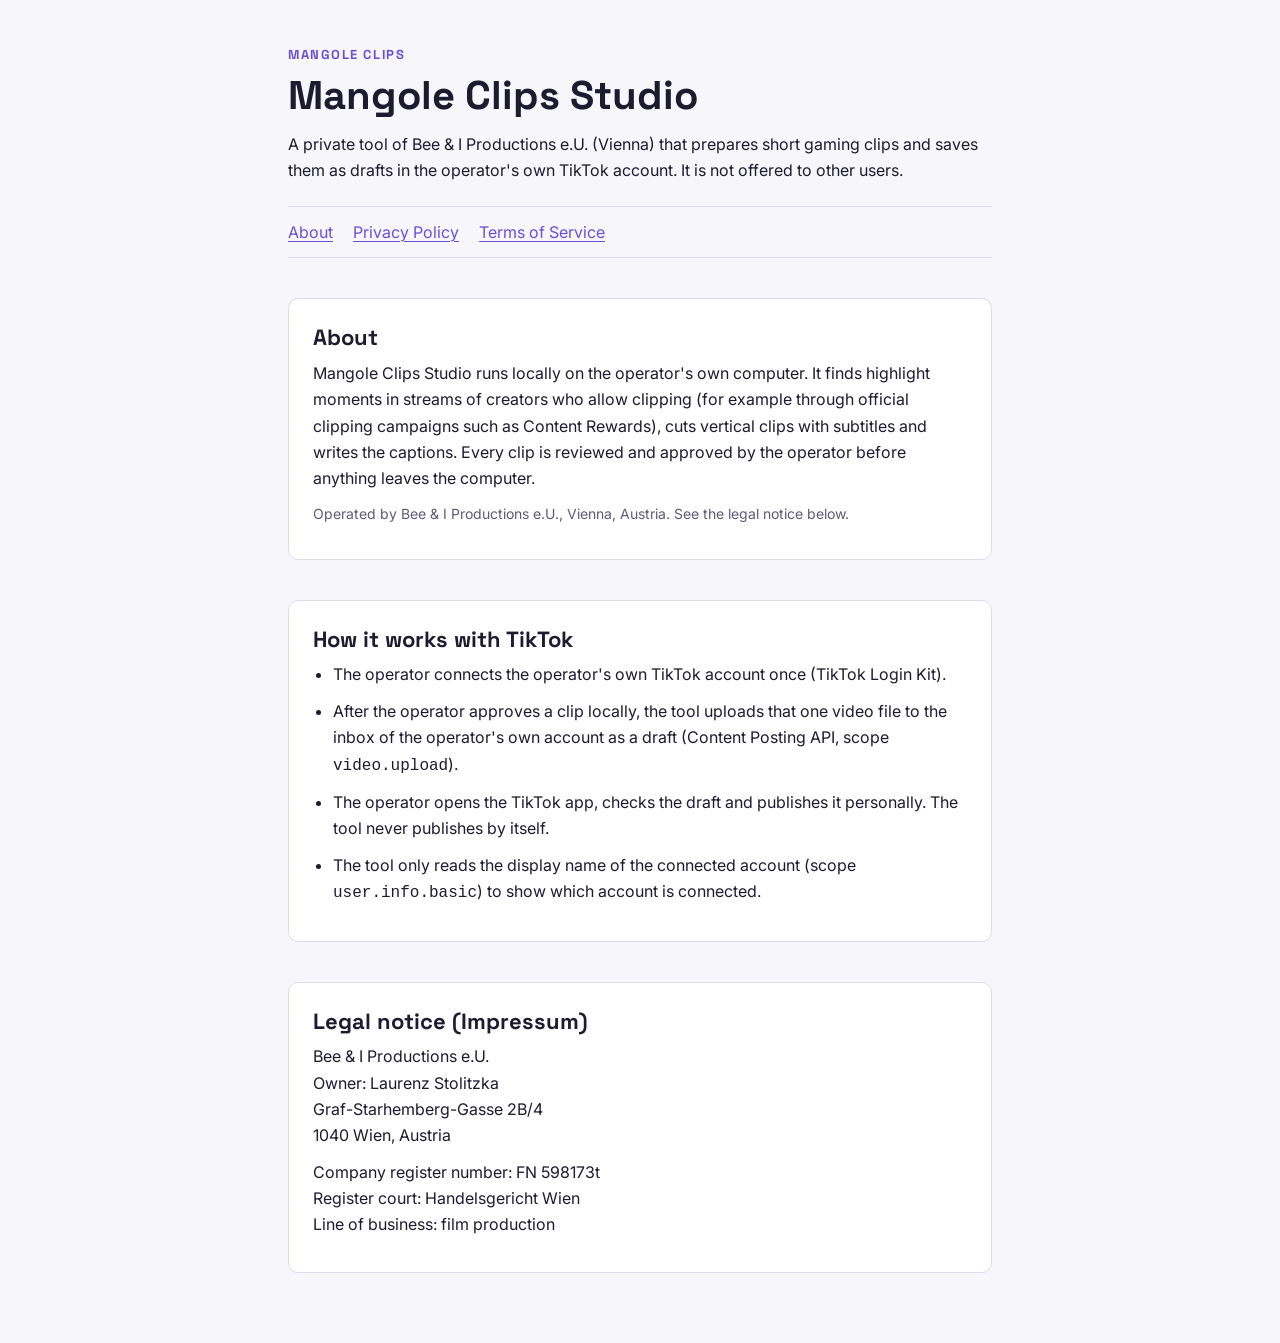
==== index.html @ 969d0111 "Add files via upload" ====
<!doctype html>
<html lang="en"><head><meta charset="utf-8"><meta name="viewport" content="width=device-width,initial-scale=1">
<title>Mangole Clips Studio</title>
<meta name="robots" content="noindex, nofollow">

<link rel="stylesheet" href="https://fonts.googleapis.com/css2?family=Space+Grotesk:wght@500;700&family=Inter:wght@400;600&display=swap">
<style>
/* Layout: eine ruhige Textspalte, Navigation oben, Abschnitte mit Sprungmarken (TikTok-Seite, getrennt von der Google-Seite) */
:root {
  --bg: #f6f6fb; --fg: #1d1b2e; --muted: #5d5a75; --line: #dddbea; --accent: #6a4fd6; --card: #ffffff;
  --display: "Space Grotesk", "Helvetica Neue", Arial, sans-serif;
  --text: "Inter", -apple-system, "Segoe UI", Arial, sans-serif;
}
@media (prefers-color-scheme: dark) { :root:not([data-theme="light"]) { --bg: #14131f; --fg: #ecebf5; --muted: #a9a6c2; --line: #2e2c42; --accent: #a48ff2; --card: #1c1a2b; color-scheme: dark } }
:root[data-theme="dark"] { --bg: #14131f; --fg: #ecebf5; --muted: #a9a6c2; --line: #2e2c42; --accent: #a48ff2; --card: #1c1a2b; color-scheme: dark }
body { background: var(--bg); color: var(--fg); font: 16px/1.65 var(--text); }
.wrap { max-width: 44rem; margin: 0 auto; padding-block: 40px 64px; padding-left: max(16px, env(safe-area-inset-left, 0px)); padding-right: max(16px, env(safe-area-inset-right, 0px)); display: grid; gap: 40px; }
header { display: grid; gap: 12px; }
.marke { font: 700 13px/1 var(--display); letter-spacing: .12em; text-transform: uppercase; color: var(--accent); }
h1 { font: 700 clamp(28px, 6vw, 40px)/1.15 var(--display); margin: 0; text-wrap: balance; }
h2 { font: 700 22px/1.3 var(--display); margin: 0 0 8px; }
h3 { font: 600 15px/1.4 var(--text); margin: 18px 0 4px; }
p, li { margin: 0 0 10px; color: var(--fg); }
.leise { color: var(--muted); font-size: 14px; }
nav { display: flex; flex-wrap: wrap; gap: 8px 20px; border-block: 1px solid var(--line); padding-block: 12px; }
nav a, a { color: var(--accent); text-underline-offset: 3px; }
a:focus-visible { outline: 2px solid var(--accent); outline-offset: 2px; }
section { background: var(--card); border: 1px solid var(--line); border-radius: 10px; padding: 24px; scroll-margin-top: 16px; }
ul { padding-left: 20px; margin: 0 0 10px; }
</style>

<div class="wrap">
  <header><span class="marke">Mangole Clips</span><h1>Mangole Clips Studio</h1><p>A private tool of Bee &amp; I Productions e.U. (Vienna) that prepares short gaming clips and saves them as drafts in the operator's own TikTok account. It is not offered to other users.</p><nav aria-label="Pages"><a href="/">About</a><a href="/privacy.html">Privacy Policy</a><a href="/terms.html">Terms of Service</a></nav></header>
  <section id="about">
    <h2>About</h2>
    <p>Mangole Clips Studio runs locally on the operator's own computer. It finds highlight moments in streams of creators who allow clipping (for example through official clipping campaigns such as Content Rewards), cuts vertical clips with subtitles and writes the captions. Every clip is reviewed and approved by the operator before anything leaves the computer.</p>
    <p class="leise">Operated by Bee &amp; I Productions e.U., Vienna, Austria. See the legal notice below.</p>
  </section>
  <section id="how">
    <h2>How it works with TikTok</h2>
    <ul>
      <li>The operator connects the operator's own TikTok account once (TikTok Login Kit).</li>
      <li>After the operator approves a clip locally, the tool uploads that one video file to the inbox of the operator's own account as a draft (Content Posting API, scope <code>video.upload</code>).</li>
      <li>The operator opens the TikTok app, checks the draft and publishes it personally. The tool never publishes by itself.</li>
      <li>The tool only reads the display name of the connected account (scope <code>user.info.basic</code>) to show which account is connected.</li>
    </ul>
  </section>
  <section id="impressum">
    <h2>Legal notice (Impressum)</h2>
    <p>Bee &amp; I Productions e.U.<br>Owner: Laurenz Stolitzka<br>Graf-Starhemberg-Gasse 2B/4<br>1040 Wien, Austria</p>
    <p>Company register number: FN 598173t<br>Register court: Handelsgericht Wien<br>Line of business: film production</p>
  </section>
</div>
</body></html>
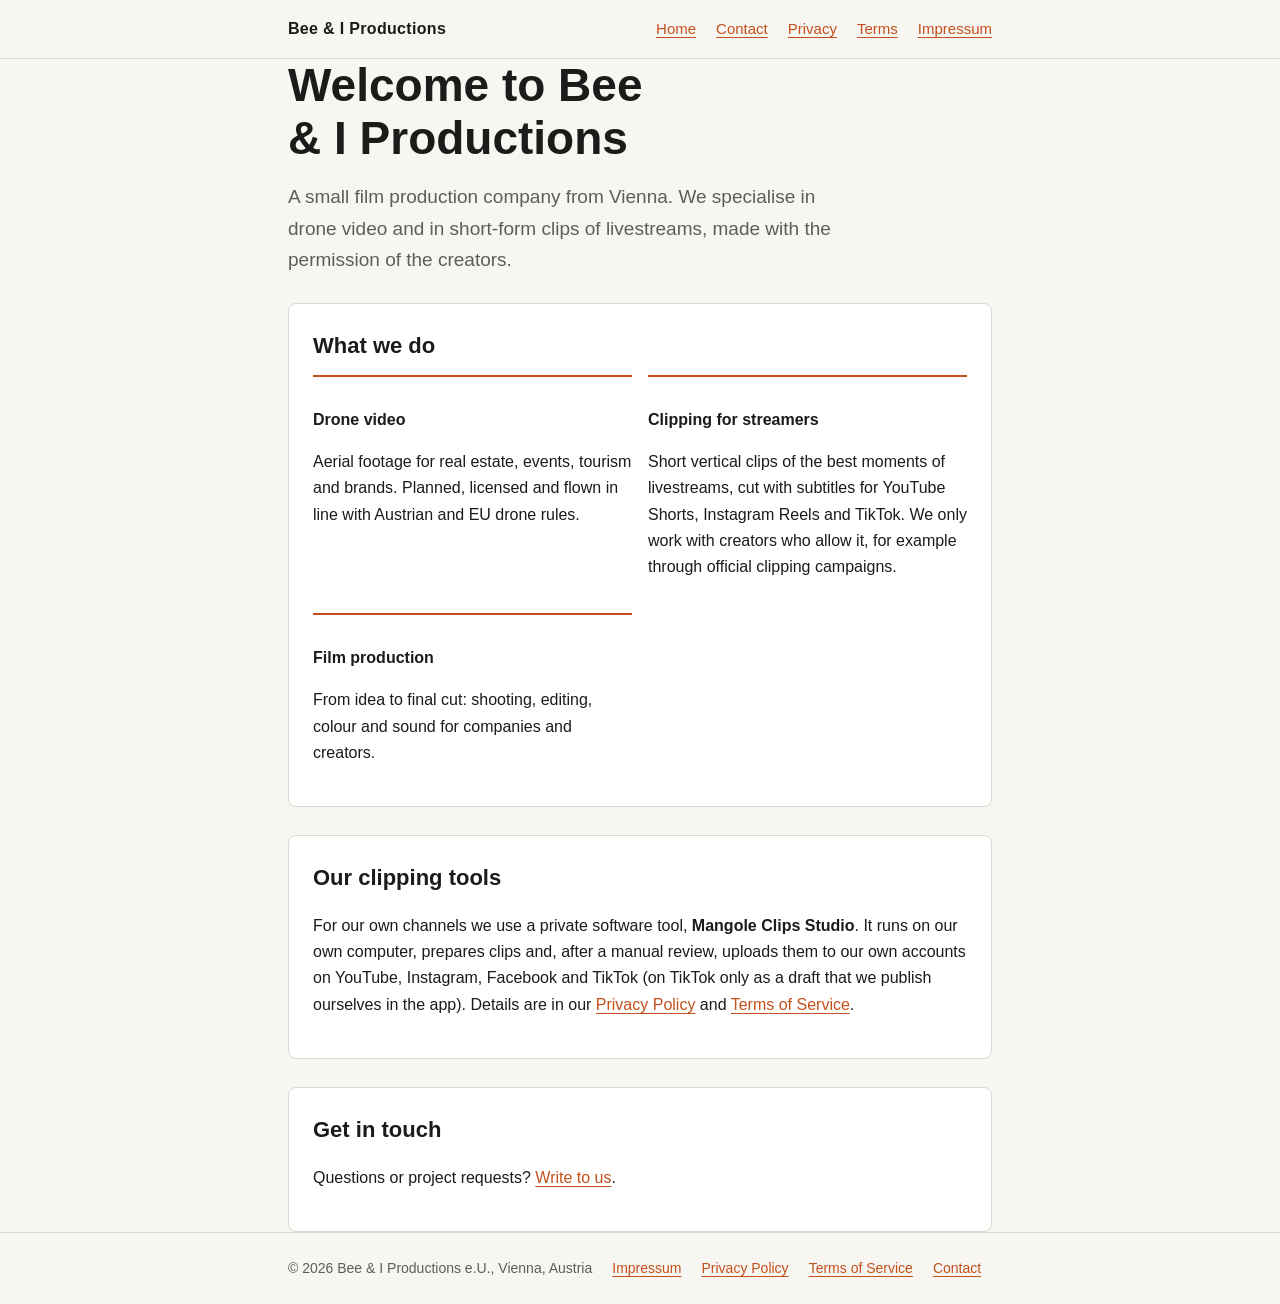
==== commit d3bdc02a: "Add files via upload" ====
--- a/index.html
+++ b/index.html
@@ -1,54 +1,13 @@
 <!doctype html>
 <html lang="en"><head><meta charset="utf-8"><meta name="viewport" content="width=device-width,initial-scale=1">
-<title>Mangole Clips Studio</title>
-<meta name="robots" content="noindex, nofollow">
-
-<link rel="stylesheet" href="https://fonts.googleapis.com/css2?family=Space+Grotesk:wght@500;700&family=Inter:wght@400;600&display=swap">
-<style>
-/* Layout: eine ruhige Textspalte, Navigation oben, Abschnitte mit Sprungmarken (TikTok-Seite, getrennt von der Google-Seite) */
-:root {
-  --bg: #f6f6fb; --fg: #1d1b2e; --muted: #5d5a75; --line: #dddbea; --accent: #6a4fd6; --card: #ffffff;
-  --display: "Space Grotesk", "Helvetica Neue", Arial, sans-serif;
-  --text: "Inter", -apple-system, "Segoe UI", Arial, sans-serif;
-}
-@media (prefers-color-scheme: dark) { :root:not([data-theme="light"]) { --bg: #14131f; --fg: #ecebf5; --muted: #a9a6c2; --line: #2e2c42; --accent: #a48ff2; --card: #1c1a2b; color-scheme: dark } }
-:root[data-theme="dark"] { --bg: #14131f; --fg: #ecebf5; --muted: #a9a6c2; --line: #2e2c42; --accent: #a48ff2; --card: #1c1a2b; color-scheme: dark }
-body { background: var(--bg); color: var(--fg); font: 16px/1.65 var(--text); }
-.wrap { max-width: 44rem; margin: 0 auto; padding-block: 40px 64px; padding-left: max(16px, env(safe-area-inset-left, 0px)); padding-right: max(16px, env(safe-area-inset-right, 0px)); display: grid; gap: 40px; }
-header { display: grid; gap: 12px; }
-.marke { font: 700 13px/1 var(--display); letter-spacing: .12em; text-transform: uppercase; color: var(--accent); }
-h1 { font: 700 clamp(28px, 6vw, 40px)/1.15 var(--display); margin: 0; text-wrap: balance; }
-h2 { font: 700 22px/1.3 var(--display); margin: 0 0 8px; }
-h3 { font: 600 15px/1.4 var(--text); margin: 18px 0 4px; }
-p, li { margin: 0 0 10px; color: var(--fg); }
-.leise { color: var(--muted); font-size: 14px; }
-nav { display: flex; flex-wrap: wrap; gap: 8px 20px; border-block: 1px solid var(--line); padding-block: 12px; }
-nav a, a { color: var(--accent); text-underline-offset: 3px; }
-a:focus-visible { outline: 2px solid var(--accent); outline-offset: 2px; }
-section { background: var(--card); border: 1px solid var(--line); border-radius: 10px; padding: 24px; scroll-margin-top: 16px; }
-ul { padding-left: 20px; margin: 0 0 10px; }
-</style>
-
-<div class="wrap">
-  <header><span class="marke">Mangole Clips</span><h1>Mangole Clips Studio</h1><p>A private tool of Bee &amp; I Productions e.U. (Vienna) that prepares short gaming clips and saves them as drafts in the operator's own TikTok account. It is not offered to other users.</p><nav aria-label="Pages"><a href="/">About</a><a href="/privacy.html">Privacy Policy</a><a href="/terms.html">Terms of Service</a></nav></header>
-  <section id="about">
-    <h2>About</h2>
-    <p>Mangole Clips Studio runs locally on the operator's own computer. It finds highlight moments in streams of creators who allow clipping (for example through official clipping campaigns such as Content Rewards), cuts vertical clips with subtitles and writes the captions. Every clip is reviewed and approved by the operator before anything leaves the computer.</p>
-    <p class="leise">Operated by Bee &amp; I Productions e.U., Vienna, Austria. See the legal notice below.</p>
-  </section>
-  <section id="how">
-    <h2>How it works with TikTok</h2>
-    <ul>
-      <li>The operator connects the operator's own TikTok account once (TikTok Login Kit).</li>
-      <li>After the operator approves a clip locally, the tool uploads that one video file to the inbox of the operator's own account as a draft (Content Posting API, scope <code>video.upload</code>).</li>
-      <li>The operator opens the TikTok app, checks the draft and publishes it personally. The tool never publishes by itself.</li>
-      <li>The tool only reads the display name of the connected account (scope <code>user.info.basic</code>) to show which account is connected.</li>
-    </ul>
-  </section>
-  <section id="impressum">
-    <h2>Legal notice (Impressum)</h2>
-    <p>Bee &amp; I Productions e.U.<br>Owner: Laurenz Stolitzka<br>Graf-Starhemberg-Gasse 2B/4<br>1040 Wien, Austria</p>
-    <p>Company register number: FN 598173t<br>Register court: Handelsgericht Wien<br>Line of business: film production</p>
-  </section>
-</div>
-</body></html>
+<title>Bee & I Productions</title><meta name="description" content="Bee & I Productions: drone video, streamer clipping and film production from Vienna."><link rel="stylesheet" href="/style.css"></head><body>
+<header class="top"><div class="wrap"><a class="logo" href="/">Bee &amp; I Productions</a><nav aria-label="Main"><a href="/">Home</a><a href="/contact.html">Contact</a><a href="/privacy.html">Privacy</a><a href="/terms.html">Terms</a><a href="/impressum.html">Impressum</a></nav></div></header>
+<main class="wrap">
+<div><h1>Welcome to Bee &amp; I Productions</h1><p class="lead">A small film production company from Vienna. We specialise in drone video and in short-form clips of livestreams, made with the permission of the creators.</p></div>
+<section><h2>What we do</h2><div class="grid">
+<div><h3>Drone video</h3><p>Aerial footage for real estate, events, tourism and brands. Planned, licensed and flown in line with Austrian and EU drone rules.</p></div>
+<div><h3>Clipping for streamers</h3><p>Short vertical clips of the best moments of livestreams, cut with subtitles for YouTube Shorts, Instagram Reels and TikTok. We only work with creators who allow it, for example through official clipping campaigns.</p></div>
+<div><h3>Film production</h3><p>From idea to final cut: shooting, editing, colour and sound for companies and creators.</p></div></div></section>
+<section><h2>Our clipping tools</h2><p>For our own channels we use a private software tool, <strong>Mangole Clips Studio</strong>. It runs on our own computer, prepares clips and, after a manual review, uploads them to our own accounts on YouTube, Instagram, Facebook and TikTok (on TikTok only as a draft that we publish ourselves in the app). Details are in our <a href="/privacy.html">Privacy Policy</a> and <a href="/terms.html">Terms of Service</a>.</p></section>
+<section><h2>Get in touch</h2><p>Questions or project requests? <a href="/contact.html">Write to us</a>.</p></section></main>
+<footer><div class="wrap"><span>&copy; 2026 Bee &amp; I Productions e.U., Vienna, Austria</span><a href="/impressum.html">Impressum</a><a href="/privacy.html">Privacy Policy</a><a href="/terms.html">Terms of Service</a><a href="/contact.html">Contact</a></div></footer></body></html>
--- a/style.css
+++ b/style.css
@@ -0,0 +1,15 @@
+:root{--bg:#f7f6f2;--fg:#1c1b19;--muted:#5f5d57;--line:#dcd9d0;--accent:#c4501b;--card:#fff}
+@media (prefers-color-scheme:dark){:root{--bg:#161513;--fg:#efede6;--muted:#a8a59b;--line:#2d2b27;--accent:#ee8a55;--card:#1f1d1a}}
+*{box-sizing:border-box}body{margin:0;background:var(--bg);color:var(--fg);font:16px/1.65 -apple-system,BlinkMacSystemFont,"Segoe UI",Helvetica,Arial,sans-serif}
+a{color:var(--accent);text-underline-offset:3px}a:focus-visible,button:focus-visible,input:focus-visible,textarea:focus-visible{outline:2px solid var(--accent);outline-offset:2px}
+.wrap{max-width:46rem;margin:0 auto;padding:0 max(16px,env(safe-area-inset-left))}
+header.top{border-bottom:1px solid var(--line)}header.top .wrap{display:flex;flex-wrap:wrap;gap:8px 24px;align-items:center;justify-content:space-between;padding-block:16px}
+.logo{font-weight:700;letter-spacing:.02em;text-decoration:none;color:var(--fg)}nav{display:flex;flex-wrap:wrap;gap:6px 20px;font-size:15px}
+h1{font-size:clamp(30px,6vw,46px);line-height:1.15;margin:0 0 16px;text-wrap:balance}h2{font-size:22px;margin:0 0 10px}h3{font-size:16px;margin:20px 0 4px}
+main{padding-block:48px 64px;display:grid;gap:28px}section{background:var(--card);border:1px solid var(--line);border-radius:8px;padding:24px}
+.lead{font-size:19px;color:var(--muted);max-width:36rem;margin:0}.grid{display:grid;grid-template-columns:repeat(auto-fit,minmax(15rem,1fr));gap:16px}
+.grid>div{border-top:2px solid var(--accent);padding-top:10px}.leise{color:var(--muted);font-size:14px}
+label{display:block;font-weight:600;margin:14px 0 4px}input,textarea{width:100%;font:inherit;color:var(--fg);background:var(--bg);border:1px solid var(--line);border-radius:6px;padding:10px}
+button{font:inherit;font-weight:600;background:var(--accent);color:#fff;border:0;border-radius:6px;padding:10px 18px;margin-top:16px;cursor:pointer}
+.ok{display:none;margin-top:14px;padding:12px;border:1px solid var(--accent);border-radius:6px}footer{border-top:1px solid var(--line);padding-block:24px;font-size:14px;color:var(--muted)}footer .wrap{display:flex;flex-wrap:wrap;gap:8px 20px}
+ul{padding-left:20px}li{margin-bottom:6px}
